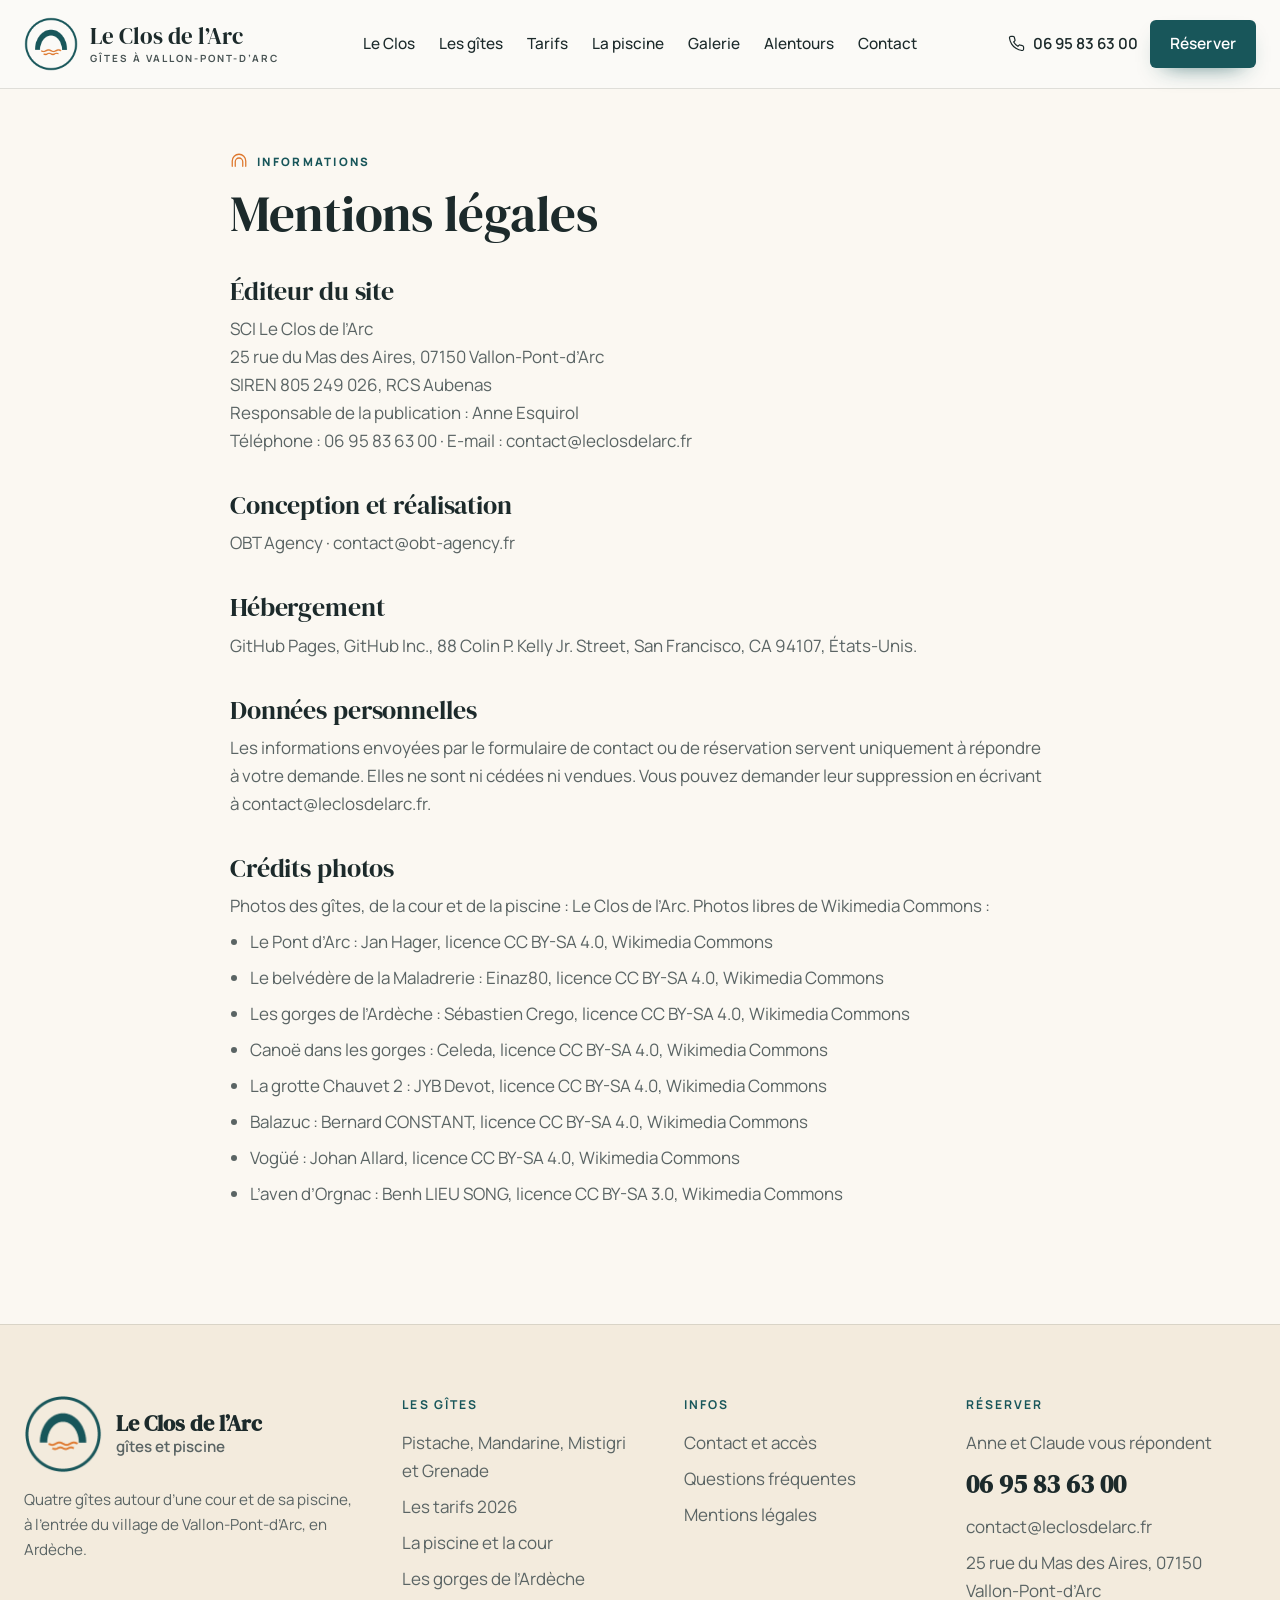
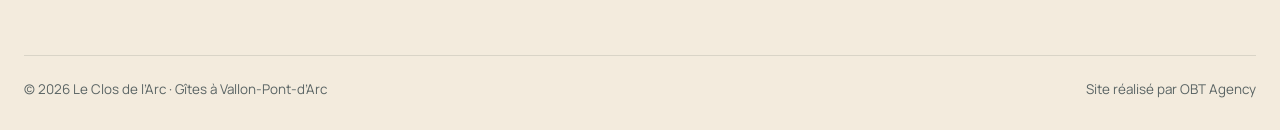
==== mentions-legales.html @ b5d036ae "Maquette du Clos de l'Arc, V1 du 30/10/2026 Co-Authored-By: Claude Opus 5.5 <noreply@anthropic.com>" ====
<!doctype html>
<html lang="fr">
<head>
<meta charset="utf-8">
<meta name="viewport" content="width=device-width, initial-scale=1">
<meta name="robots" content="noindex, nofollow">
<title>Mentions légales · Le Clos de l’Arc</title>
<meta name="description" content="Mentions légales du site du Clos de l’Arc, gîtes avec piscine à Vallon-Pont-d’Arc.">
<link rel="icon" href="images/logo-couleur.png">
<link rel="preconnect" href="https://fonts.googleapis.com">
<link rel="preconnect" href="https://fonts.gstatic.com" crossorigin>
<link href="https://fonts.googleapis.com/css2?family=DM+Serif+Display:ital@0;1&family=Manrope:wght@400;500;600;700;800&display=swap" rel="stylesheet">
<link rel="stylesheet" href="css/style.css">
</head>
<body data-page="mentions">
<header class="entete toujours-plein">
  <div class="conteneur barre">
    <a class="logo" href="index.html" aria-label="Le Clos de l’Arc, accueil"><span class="monogramme"><img class="blanc" src="images/logo-blanc.png" alt="" width="640" height="640"><img class="sombre" src="images/logo-couleur.png" alt="" width="640" height="640"></span><span class="nom">Le Clos de l’Arc<small>Gîtes à Vallon-Pont-d’Arc</small></span></a>
    <ul class="menu">
      <li><a href="index.html#clos">Le Clos</a></li><li><a href="index.html#gites">Les gîtes</a></li><li><a href="index.html#tarifs">Tarifs</a></li><li><a href="index.html#piscine">La piscine</a></li><li><a href="index.html#galerie">Galerie</a></li><li><a href="index.html#activites">Alentours</a></li><li><a href="index.html#contact">Contact</a></li>
    </ul>
    <div class="actions">
      <a class="tel-entete" href="tel:+33695836300"><svg viewBox="0 0 24 24" fill="none" stroke="currentColor" stroke-width="1.7" stroke-linecap="round" stroke-linejoin="round" aria-hidden="true"><path d="M22 16.9v3a2 2 0 0 1-2.2 2 19.8 19.8 0 0 1-8.6-3.1 19.5 19.5 0 0 1-6-6A19.8 19.8 0 0 1 2.1 4.2 2 2 0 0 1 4.1 2h3a2 2 0 0 1 2 1.7c.1 1 .4 1.9.7 2.8a2 2 0 0 1-.5 2.1L8 9.9a16 16 0 0 0 6 6l1.3-1.3a2 2 0 0 1 2.1-.4c.9.3 1.8.6 2.8.7a2 2 0 0 1 1.7 2z"/></svg><span>06 95 83 63 00</span></a>
      <a class="btn btn-plein" href="index.html#contact" data-obt-reserve>Réserver</a>
      <button class="burger" aria-label="Menu" aria-expanded="false"><span></span></button>
    </div>
  </div>
</header>
<main>
<section class="section haut-page">
  <div class="conteneur texte-legal">
    <span class="surtitre"><svg viewBox="0 0 24 24" fill="none" stroke="currentColor" stroke-width="1.7" stroke-linecap="round" stroke-linejoin="round" aria-hidden="true"><path d="M3 19V12a9 9 0 0 1 18 0v7"/><path d="M7 19v-6a5 5 0 0 1 10 0v6"/></svg>Informations</span>
    <h1>Mentions légales</h1>
    <h2>Éditeur du site</h2>
    <p>SCI Le Clos de l’Arc<br>25 rue du Mas des Aires, 07150 Vallon-Pont-d’Arc<br>SIREN 805 249 026, RCS Aubenas<br>Responsable de la publication : Anne Esquirol<br>Téléphone : <a href="tel:+33695836300">06 95 83 63 00</a> · E-mail : <a href="mailto:contact@leclosdelarc.fr">contact@leclosdelarc.fr</a></p>
    <h2>Conception et réalisation</h2>
    <p>OBT Agency · <a href="mailto:contact@obt-agency.fr">contact@obt-agency.fr</a></p>
    <h2>Hébergement</h2>
    <p>GitHub Pages, GitHub Inc., 88 Colin P. Kelly Jr. Street, San Francisco, CA 94107, États-Unis.</p>
    <h2>Données personnelles</h2>
    <p>Les informations envoyées par le formulaire de contact ou de réservation servent uniquement à répondre à votre demande. Elles ne sont ni cédées ni vendues. Vous pouvez demander leur suppression en écrivant à contact@leclosdelarc.fr.</p>
    <h2 id="credits">Crédits photos</h2>
    <p>Photos des gîtes, de la cour et de la piscine : Le Clos de l’Arc. Photos libres de Wikimedia Commons :</p>
    <ul><li>Le Pont d’Arc : Jan Hager, licence CC BY-SA 4.0, <a href="https://commons.wikimedia.org/wiki/File:Pont_d%27Arc_HDR.jpg" target="_blank" rel="noopener">Wikimedia Commons</a></li><li>Le belvédère de la Maladrerie : Einaz80, licence CC BY-SA 4.0, <a href="https://commons.wikimedia.org/wiki/File:Belvedere_de_la_Maladrerie.jpg" target="_blank" rel="noopener">Wikimedia Commons</a></li><li>Les gorges de l’Ardèche : Sébastien Crego, licence CC BY-SA 4.0, <a href="https://commons.wikimedia.org/wiki/File:Gorges_de_l%27Ard%C3%A8che_-_Belv%C3%A9d%C3%A8re_du_Serre_de_Tourre.jpg" target="_blank" rel="noopener">Wikimedia Commons</a></li><li>Canoë dans les gorges : Celeda, licence CC BY-SA 4.0, <a href="https://commons.wikimedia.org/wiki/File:Cano%C3%AB_en_bas_des_Gorges_de_l%27Ard%C3%A8che.jpg" target="_blank" rel="noopener">Wikimedia Commons</a></li><li>La grotte Chauvet 2 : JYB Devot, licence CC BY-SA 4.0, <a href="https://commons.wikimedia.org/wiki/File:Caverne_du_Pont_d_Arc_P1010144mod.jpg" target="_blank" rel="noopener">Wikimedia Commons</a></li><li>Balazuc : Bernard CONSTANT, licence CC BY-SA 4.0, <a href="https://commons.wikimedia.org/wiki/File:Balazuc_(Ard%C3%A8che)_village_et_%C3%A9glise_romane.jpg" target="_blank" rel="noopener">Wikimedia Commons</a></li><li>Vogüé : Johan Allard, licence CC BY-SA 4.0, <a href="https://commons.wikimedia.org/wiki/File:10_ARA_-_Ard%C3%A8che_-_Vog%C3%BC%C3%A9_(2007-04-11_12-31-33).jpg" target="_blank" rel="noopener">Wikimedia Commons</a></li><li>L’aven d’Orgnac : Benh LIEU SONG, licence CC BY-SA 3.0, <a href="https://commons.wikimedia.org/wiki/File:Aven_Orgnac_salle_sup.jpeg" target="_blank" rel="noopener">Wikimedia Commons</a></li></ul>
  </div>
</section>
</main>
<footer class="pied">
  <div class="conteneur">
    <div class="grille">
      <div>
        <a class="logo-pied" href="index.html"><img src="images/logo-couleur.png" alt="Le Clos de l’Arc" width="640" height="640"><span>Le Clos de l’Arc<em>gîtes et piscine</em></span></a>
        <p>Quatre gîtes autour d’une cour et de sa piscine, à l’entrée du village de Vallon-Pont-d’Arc, en Ardèche.</p>
      </div>
      <div><h4>Les gîtes</h4><ul><li><a href="index.html#gites">Pistache, Mandarine, Mistigri et Grenade</a></li><li><a href="index.html#tarifs">Les tarifs 2026</a></li><li><a href="index.html#piscine">La piscine et la cour</a></li><li><a href="index.html#activites">Les gorges de l’Ardèche</a></li></ul></div>
      <div><h4>Infos</h4><ul><li><a href="index.html#contact">Contact et accès</a></li><li><a href="index.html#questions">Questions fréquentes</a></li><li><a href="mentions-legales.html">Mentions légales</a></li></ul></div>
      <div><h4>Réserver</h4><ul><li>Anne et Claude vous répondent<a class="tel-pied" href="tel:+33695836300">06 95 83 63 00</a></li><li><a href="mailto:contact@leclosdelarc.fr">contact@leclosdelarc.fr</a></li><li>25 rue du Mas des Aires, 07150 Vallon-Pont-d’Arc</li></ul></div>
    </div>
    <div class="bas"><span>© 2026 Le Clos de l’Arc · Gîtes à Vallon-Pont-d’Arc</span><span>Site réalisé par OBT Agency</span></div>
  </div>
</footer>
<nav class="barre-mobile" aria-label="Contact rapide">
  <a class="appeler" href="tel:+33695836300"><svg viewBox="0 0 24 24" fill="none" stroke="currentColor" stroke-width="1.7" stroke-linecap="round" stroke-linejoin="round" aria-hidden="true"><path d="M22 16.9v3a2 2 0 0 1-2.2 2 19.8 19.8 0 0 1-8.6-3.1 19.5 19.5 0 0 1-6-6A19.8 19.8 0 0 1 2.1 4.2 2 2 0 0 1 4.1 2h3a2 2 0 0 1 2 1.7c.1 1 .4 1.9.7 2.8a2 2 0 0 1-.5 2.1L8 9.9a16 16 0 0 0 6 6l1.3-1.3a2 2 0 0 1 2.1-.4c.9.3 1.8.6 2.8.7a2 2 0 0 1 1.7 2z"/></svg> Appeler</a>
  <a href="index.html#contact" data-obt-reserve><svg viewBox="0 0 24 24" fill="none" stroke="currentColor" stroke-width="1.7" stroke-linecap="round" stroke-linejoin="round" aria-hidden="true"><rect x="3" y="5" width="18" height="16" rx="2"/><path d="M3 10h18M8 3v4M16 3v4M8 14h2M14 14h2M8 17h2"/></svg> Réserver</a>
</nav>
<script src="js/site.js"></script>
<div data-obt-booking data-obt-key="demo-clos-de-l-arc" data-obt-api="https://demo-clos-de-l-arc.obt.invalid" data-obt-form-key="demo" data-obt-form-endpoint="https://demo-clos-de-l-arc.obt.invalid/envoi" data-obt-subject="Demande de réservation au Clos de l’Arc"></div>
<script src="js/obt-demo.js"></script>
<script src="https://obt-gestion.com/blocks/obt-booking.js" defer></script>
</body>
</html>
---- css/style.css ----
/* Le Clos de l’Arc : site OBT Agency, octobre 2026 (mécanique reprise de Baia, habillage pierre, rivière et mandarine en fin de fichier) */
:root{
  --fond:#fbf9f3;
  --creme:#f4efe2;
  --pierre:#e6dfcf;
  --glacier:#eef3e8;
  --encre:#1f2a22;
  --doux:#5c665d;
  --lac:#2e6040;
  --lac-fonce:#214a30;
  --lac-pale:#e1ebdc;
  --soleil:#c9962f;
  --blanc:#fff;
  --trait:rgba(31,42,34,.12);
  --r:8px;
  --titre:"Spectral",Georgia,serif;
  --texte:"Manrope",system-ui,sans-serif;
  --large:1240px;
}
*{box-sizing:border-box;margin:0;padding:0}
html{scroll-behavior:smooth}
body{background:var(--fond);color:var(--encre);font:400 17px/1.65 var(--texte);-webkit-font-smoothing:antialiased;overflow-x:hidden}
img{display:block;max-width:100%}
a{color:inherit;text-decoration:none}
button{font:inherit;cursor:pointer;border:0;background:none;color:inherit}
.conteneur{width:min(var(--large),100% - 48px);margin-inline:auto}
h1,h2,h3{font-family:var(--titre);font-weight:600;line-height:1.1;letter-spacing:-.015em;}
h2{font-size:clamp(2rem,3.6vw,3.05rem)}
h3{font-size:1.4rem}
em.it{font-style:italic;font-weight:500;color:var(--lac)}
.surtitre{display:inline-flex;align-items:center;gap:9px;font-size:.76rem;letter-spacing:.17em;text-transform:uppercase;font-weight:700;color:var(--lac);margin-bottom:14px}
.surtitre svg{width:18px;height:18px;flex:none;color:var(--soleil)}
.section{padding:clamp(72px,9vw,120px) 0}
.section.creme{background:var(--creme)}
.section.glacier{background:var(--glacier)}
.entete-section{display:flex;justify-content:space-between;align-items:end;gap:32px;margin-bottom:44px;flex-wrap:wrap}
.entete-section.centre{justify-content:center;text-align:center}
.petit{font-size:.9rem;color:var(--doux)}

/* Boutons */
.btn{display:inline-flex;align-items:center;gap:10px;padding:14px 24px;border-radius:999px;font-weight:600;font-size:.97rem;transition:transform .25s,background .25s,color .25s,box-shadow .25s;white-space:nowrap}
.btn svg{width:18px;height:18px;flex:none}
.btn-plein{background:var(--lac);color:#fff;box-shadow:0 10px 26px -12px rgba(46,96,64,.8)}
.btn-plein:hover{background:var(--lac-fonce);transform:translateY(-2px)}
.btn-blanc{background:#fff;color:var(--encre)}
.btn-blanc:hover{transform:translateY(-2px)}
.btn-contour{border:1.5px solid currentColor}
.btn-contour:hover{background:var(--encre);color:#fff;border-color:var(--encre)}
.btn-contour-blanc{border:1.5px solid rgba(255,255,255,.8);color:#fff}
.btn-contour-blanc:hover{background:#fff;color:var(--encre)}
.lien-fleche{display:inline-flex;align-items:center;gap:8px;white-space:nowrap;font-weight:600;color:var(--lac);border-bottom:1.5px solid transparent;transition:border-color .2s}
.lien-fleche:hover{border-color:currentColor}
.lien-fleche svg{width:18px;height:18px;flex:none}

/* Écran d'entrée : une photo et le logo, rien d'autre */
.loader{position:fixed;inset:0;z-index:200;display:grid;place-items:start center;background:#a9b88f;overflow:hidden;transform:translateY(0);transition:transform .9s cubic-bezier(.77,0,.18,1);will-change:transform}
.loader img.fond{position:absolute;inset:0;width:100%;height:100%;object-fit:cover;object-position:center 60%;animation:loaderZoom 3.2s ease-out forwards}
.loader .logo-entree{position:relative;margin-top:12vh;width:min(440px,72vw);height:auto;filter:drop-shadow(0 2px 14px rgba(10,30,50,.35));opacity:0;animation:apparait 1s .3s ease forwards}
.loader.fini{transform:translateY(-100%)}
@keyframes loaderZoom{from{transform:scale(1.08)}to{transform:scale(1)}}
@keyframes apparait{to{opacity:1}}

/* Logo */
.logo{display:block;position:relative;width:150px}
.logo img{width:100%;height:auto;transition:opacity .3s}
.logo .sombre{position:absolute;inset:0;opacity:0}
.entete.plein .logo .blanc,.entete.toujours-plein .logo .blanc,.entete.menu-ouvert .logo .blanc{opacity:0}
.entete.plein .logo .sombre,.entete.toujours-plein .logo .sombre,.entete.menu-ouvert .logo .sombre{opacity:1}
.logo-pied img{width:190px;height:auto}

/* En-tête */
.entete{position:fixed;top:0;left:0;right:0;z-index:100;transition:background .35s,box-shadow .35s,color .35s;color:#fff}
.entete::before{content:"";position:absolute;inset:0 0 -30px;background:linear-gradient(180deg,rgba(14,24,16,.42),transparent);pointer-events:none;transition:opacity .35s}
.entete.plein::before,.entete.toujours-plein::before{opacity:0}
.entete .barre{position:relative;display:grid;grid-template-columns:1fr auto 1fr;align-items:center;gap:20px;height:84px}
.entete.plein,.entete.toujours-plein{background:rgba(251,250,247,.96);backdrop-filter:blur(10px);color:var(--encre);box-shadow:0 1px 0 var(--trait)}
.menu{display:flex;gap:28px;align-items:center;justify-content:center}
.menu>li{list-style:none;position:relative}
.menu a,.menu .ouvrir{font-weight:500;font-size:.96rem;display:inline-flex;align-items:center;gap:6px;padding:8px 0;position:relative;line-height:1.2}
.menu a::after,.menu .ouvrir::after{content:"";position:absolute;left:0;bottom:2px;height:1.5px;width:0;background:currentColor;transition:width .3s}
.menu a:hover::after,.menu .ouvrir:hover::after,.menu a.actif::after,.menu .ouvrir.actif::after{width:100%}
.menu .ouvrir svg{width:12px;height:12px;transition:transform .25s}
.sous-menu{position:absolute;top:calc(100% + 10px);left:50%;transform:translate(-50%,8px);background:#fff;color:var(--encre);border-radius:16px;box-shadow:0 24px 60px -20px rgba(31,42,34,.38);padding:10px;min-width:300px;opacity:0;visibility:hidden;transition:.25s}
.menu li:hover .sous-menu,.menu li:focus-within .sous-menu{opacity:1;visibility:visible;transform:translate(-50%,0)}
.menu li:hover .ouvrir svg{transform:rotate(180deg)}
.sous-menu a{display:flex;align-items:center;gap:12px;padding:8px;border-radius:10px;width:100%}
.sous-menu a::after{display:none}
.sous-menu a:hover{background:var(--glacier)}
.sous-menu img{width:56px;height:42px;object-fit:cover;border-radius:7px}
.sous-menu small{display:block;color:var(--doux);font-size:.78rem}
.sous-menu .tous{justify-content:center;font-weight:600;color:var(--lac);margin-top:4px;border-top:1px solid var(--trait);border-radius:0 0 10px 10px}
.entete .actions{display:flex;justify-content:flex-end;align-items:center;gap:12px}
.tel-entete{display:inline-flex;align-items:center;gap:8px;font-weight:600;font-size:.95rem}
.tel-entete svg{width:17px;height:17px}
.entete .btn{padding:11px 20px}
.burger{display:none;width:44px;height:44px;border-radius:50%;place-items:center}
.burger span{display:block;width:22px;height:1.8px;background:currentColor;position:relative}
.burger span::before,.burger span::after{content:"";position:absolute;left:0;width:22px;height:1.8px;background:currentColor}
.burger span::before{top:-7px}.burger span::after{top:7px}

/* Hero : trois photos en fondu */
.hero{position:relative;height:100svh;min-height:640px;color:#fff;overflow:hidden;display:flex;align-items:flex-end}
.hero .diapos{position:absolute;inset:0}
.hero .diapos img.fond{position:absolute;inset:0;width:100%;height:100%;object-fit:cover;opacity:0;transition:opacity 1.6s ease}
.hero .diapos img.fond.actif{opacity:1;animation:lent 7s ease-out forwards}
.hero .diapos img.fond:first-child{object-position:22% center}
@keyframes lent{from{transform:scale(1.08)}to{transform:scale(1)}}
.hero::after{content:"";position:absolute;inset:0;background:linear-gradient(90deg,rgba(14,24,16,.55) 0%,rgba(14,24,16,.18) 55%,rgba(14,24,16,0) 78%),linear-gradient(180deg,rgba(14,24,16,.3) 0%,rgba(14,24,16,0) 26%,rgba(14,24,16,0) 45%,rgba(14,24,16,.62) 100%)}
.hero .contenu{position:relative;z-index:2;padding-bottom:clamp(48px,8vh,88px);width:min(var(--large),100% - 48px);margin-inline:auto}
.hero h1{font-size:clamp(2.6rem,5.2vw,4.7rem);max-width:15ch;text-shadow:0 2px 30px rgba(0,0,0,.25)}
.hero h1 em{font-weight:500}
.hero .sous{font-size:clamp(1.02rem,1.5vw,1.2rem);margin:18px 0 30px;max-width:50ch;opacity:.96}
.hero .boutons{display:flex;gap:12px;flex-wrap:wrap}
.note-heros{display:inline-flex;align-items:center;gap:10px;margin-bottom:20px;font-size:15px;padding:9px 18px;border-radius:999px;background:rgba(255,255,255,.14);border:1px solid rgba(255,255,255,.34);backdrop-filter:blur(10px);-webkit-backdrop-filter:blur(10px)}
.note-heros strong{font-size:17px}
.note-heros:hover span:last-child{text-decoration:underline}
.etoiles{color:var(--soleil);letter-spacing:2px;font-size:1rem}

/* Bande de chiffres */
.chiffres{background:#fff;border-bottom:1px solid var(--trait)}
.chiffres .grille{display:grid;grid-template-columns:repeat(5,1fr)}
.chiffres .item{padding:30px 18px;text-align:center;border-right:1px solid var(--trait)}
.chiffres .item:last-child{border-right:0}
.chiffres strong{display:block;font-family:var(--titre);font-size:2rem;font-weight:600;color:var(--lac);line-height:1.15}
.chiffres span{font-size:.9rem;color:var(--doux)}

/* Rail des hébergements : trois cartes visibles, qui défilent */
.rail{position:relative}
.rail-piste{display:grid;grid-auto-flow:column;grid-auto-columns:calc((100% - 40px) / 3);gap:20px;overflow-x:auto;scroll-snap-type:x mandatory;scroll-behavior:smooth;padding:4px 2px 26px;scrollbar-width:none}
.rail-piste::-webkit-scrollbar{display:none}
.rail-piste>*{scroll-snap-align:start}
.rail-fleches{display:flex;gap:10px;justify-content:flex-end}
.rail-fleches button{width:48px;height:48px;border-radius:50%;border:1.5px solid var(--trait);display:grid;place-items:center;background:#fff;transition:.25s}
.rail-fleches button:hover{background:var(--lac);color:#fff;border-color:var(--lac)}
.rail-fleches svg{width:20px;height:20px}

/* Cartes des hébergements */
.carte-gite{background:#fff;border-radius:var(--r);overflow:hidden;box-shadow:0 1px 0 var(--trait),0 18px 40px -28px rgba(31,42,34,.45);display:flex;flex-direction:column;transition:transform .35s,box-shadow .35s}
.carte-gite:hover{transform:translateY(-6px);box-shadow:0 1px 0 var(--trait),0 30px 60px -30px rgba(31,42,34,.5)}
.carte-gite .visuel{aspect-ratio:4/3;overflow:hidden;position:relative}
.carte-gite .visuel img{width:100%;height:100%;object-fit:cover;transition:transform .8s}
.carte-gite:hover .visuel img{transform:scale(1.06)}
.carte-gite .etiquette{position:absolute;top:14px;left:14px;background:rgba(255,255,255,.94);color:var(--encre);font-size:.76rem;font-weight:700;padding:6px 12px;border-radius:999px}
.carte-gite .corps{padding:22px 22px 24px;display:flex;flex-direction:column;gap:10px;flex:1}
.carte-gite h3{font-size:1.6rem}
.carte-gite p{color:var(--doux);font-size:.95rem;flex:1}
.pastilles{display:flex;flex-wrap:wrap;gap:6px}
.pastilles span{font-size:.78rem;font-weight:600;background:var(--lac-pale);color:var(--lac-fonce);padding:5px 10px;border-radius:999px}

/* Bloc photos + texte */
.duo{display:grid;grid-template-columns:1.05fr 1fr;gap:clamp(36px,6vw,90px);align-items:center}
.duo.inverse{grid-template-columns:1fr 1.05fr}
.duo.inverse>:first-child{order:2}
.duo-texte p{color:var(--doux);margin-top:16px}
.duo-texte p strong{color:var(--encre);font-weight:600}
.duo-texte .btn,.duo-texte>.lien-fleche{margin-top:28px}
.duo-photos{display:grid;grid-template-columns:1.25fr 1fr;grid-template-rows:minmax(0,1fr) minmax(0,1fr);gap:14px;height:clamp(420px,46vw,600px)}
.duo-photos img{width:100%;height:100%;min-height:0;object-fit:cover;border-radius:var(--r)}
.duo-photos img:first-child{grid-row:span 2}
.duo-photos.paysage{grid-template-columns:1fr 1fr;grid-template-rows:minmax(0,1.35fr) minmax(0,1fr)}
.duo-photos.paysage img:first-child{grid-row:auto;grid-column:span 2}
.signature{display:flex;align-items:center;gap:14px;margin-top:26px;padding-top:22px;border-top:1px solid var(--trait)}
.signature .rond{width:52px;height:52px;border-radius:50%;background:var(--lac);color:#fff;display:grid;place-items:center;font-family:var(--titre);font-style:italic;font-size:1.4rem}
.signature small{display:block;color:var(--doux);font-size:.88rem}
.signature+.lien-fleche{margin-top:22px}
.menu-mini{display:grid;grid-template-columns:1fr 1fr;gap:12px;margin-top:24px}
.menu-mini div{background:#fff;border:1px solid var(--trait);border-radius:var(--r);padding:16px 18px;display:flex;flex-direction:column}
.menu-mini span{font-size:.86rem;color:var(--doux)}
.menu-mini strong{font-family:var(--titre);font-size:1.9rem;color:var(--lac);line-height:1.1}
.menu-mini+.petit{margin-top:10px}

/* Petits blocs « compris » : trois par ligne */
.compris{display:grid;grid-template-columns:repeat(3,1fr);gap:14px}
.compris .bloc{background:#fff;border-radius:var(--r);padding:18px 20px;display:flex;align-items:center;gap:14px;border:1px solid var(--trait)}
.compris .bloc svg{width:28px;height:28px;flex:none;color:var(--lac)}
.compris .bloc strong{display:block;font-size:.97rem;line-height:1.25}
.compris .bloc small{color:var(--doux);font-size:.84rem}

/* Mosaïque */
.mosaique{display:grid;grid-auto-flow:dense;grid-template-columns:repeat(4,1fr);grid-auto-rows:220px;gap:12px}
.mosaique button{position:relative;overflow:hidden;border-radius:var(--r);display:block;padding:0}
.mosaique button img{width:100%;height:100%;object-fit:cover;transition:transform .7s}
.mosaique button:hover img{transform:scale(1.05)}
.mosaique .grand{grid-column:span 2;grid-row:span 2}
.mosaique .large{grid-column:span 2}
.mosaique .haut{grid-row:span 2}
.mosaique button span{position:absolute;left:12px;bottom:12px;background:rgba(255,255,255,.94);color:var(--encre);font-size:.78rem;font-weight:600;padding:5px 10px;border-radius:999px;opacity:0;transform:translateY(6px);transition:.3s}
.mosaique button:hover span{opacity:1;transform:none}

/* Avis */
.avis-grille{display:grid;grid-template-columns:repeat(3,1fr);gap:20px}
.avis{background:#fff;border-radius:var(--r);padding:28px;border:1px solid var(--trait);display:flex;flex-direction:column;gap:16px}
.avis blockquote{font-family:var(--titre);font-size:1.12rem;line-height:1.5}
.avis footer{display:flex;justify-content:space-between;align-items:center;color:var(--doux);font-size:.88rem;margin-top:auto}
.avis footer strong{color:var(--encre)}
.avis-seul{margin-top:16px}
.avis-seul .etoiles span{color:var(--encre);font-weight:600;letter-spacing:0;margin-left:6px}

/* Activités */
.activites{display:grid;grid-template-columns:repeat(4,1fr);gap:16px}
.activite{position:relative;border-radius:var(--r);overflow:hidden;aspect-ratio:3/4;color:#fff;display:flex;align-items:flex-end}
.activite img{position:absolute;inset:0;width:100%;height:100%;object-fit:cover;transition:transform .8s}
.activite:hover img{transform:scale(1.06)}
.activite::after{content:"";position:absolute;inset:0;background:linear-gradient(180deg,transparent 45%,rgba(14,26,16,.78))}
.activite .txt{position:relative;z-index:2;padding:20px}
.activite h3{font-size:1.3rem}
.activite small{font-size:.85rem;opacity:.92}
.activite.large{grid-column:span 2;aspect-ratio:auto}
.credit{font-size:.75rem;color:var(--doux);margin-top:18px}
.credit a{text-decoration:underline}
.credit+.credit{margin-top:4px}

/* Bande d'appel */
.appel{position:relative;color:#fff;overflow:hidden}
.appel img{position:absolute;inset:0;width:100%;height:100%;object-fit:cover}
.appel::after{content:"";position:absolute;inset:0;background:linear-gradient(90deg,rgba(22,50,32,.84),rgba(22,50,32,.3))}
.appel .conteneur{position:relative;z-index:2;padding:clamp(80px,10vw,130px) 0}
.appel h2{max-width:18ch}
.appel p{max-width:48ch;margin:16px 0 28px;opacity:.92}
.appel .boutons{display:flex;gap:12px;flex-wrap:wrap}

/* Contact */
.contact-grille{display:grid;grid-template-columns:1fr 1.15fr;gap:clamp(30px,5vw,70px);align-items:start}
.intro-contact{color:var(--doux);margin-top:14px}
.coordonnees{display:flex;flex-direction:column;gap:12px;margin-top:24px}
.coordonnees a{display:flex;gap:14px;align-items:center;background:#fff;border:1px solid var(--trait);border-radius:var(--r);padding:14px 18px}
.coordonnees svg{width:22px;height:22px;color:var(--lac);flex:none}
.coordonnees small{display:block;color:var(--doux);font-size:.82rem}
.coordonnees strong{font-weight:600}
.note-carte{display:flex;align-items:center;gap:14px;margin-top:12px;background:var(--encre);color:#fff;border-radius:var(--r);padding:14px 18px}
.note-carte>strong{font-family:var(--titre);font-size:2rem;line-height:1}
.note-carte small{display:block;font-size:.85rem;opacity:.85}
.carte-maps{margin-top:16px;border-radius:var(--r);overflow:hidden;border:1px solid var(--trait);height:300px;background:var(--pierre)}
.carte-maps iframe{width:100%;height:100%;border:0;display:block}
form.formulaire{background:#fff;border-radius:18px;padding:clamp(24px,3.5vw,40px);box-shadow:0 30px 70px -40px rgba(31,42,34,.45);display:grid;grid-template-columns:1fr 1fr;gap:16px}
.formulaire h3{grid-column:1/-1;font-size:1.7rem}
.formulaire .plein-l{grid-column:1/-1}
.formulaire label,.formulaire .etiquette-champ{display:flex;flex-direction:column;gap:6px;font-size:.85rem;font-weight:600}
.formulaire .etiquette-champ{margin-bottom:8px}
.formulaire input,.formulaire select,.formulaire textarea{font:inherit;font-weight:400;font-size:1rem;padding:13px 15px;border:1.5px solid var(--trait);border-radius:10px;background:var(--fond);color:var(--encre);transition:border-color .2s;width:100%}
.formulaire input:focus,.formulaire select:focus,.formulaire textarea:focus{outline:none;border-color:var(--lac)}
.formulaire textarea{min-height:120px;resize:vertical}
.formulaire .choix-gites{display:flex;flex-wrap:wrap;gap:8px}
.formulaire .choix-gites label{flex-direction:row;align-items:center;gap:8px;font-weight:500;background:var(--fond);border:1.5px solid var(--trait);border-radius:999px;padding:8px 14px;cursor:pointer}
.formulaire .choix-gites input,.formulaire .choix-table input{width:auto;accent-color:var(--lac)}
.formulaire .choix-table{flex-direction:row;align-items:center;gap:10px;font-weight:500;background:var(--glacier);border-radius:10px;padding:12px 14px}
.formulaire .envoyer{grid-column:1/-1;justify-content:center;padding:16px}
.formulaire .merci{grid-column:1/-1;background:var(--lac-pale);color:var(--lac-fonce);border-radius:10px;padding:14px;font-weight:600;display:none}
.formulaire.envoye .merci{display:block}

/* FAQ */
.faq{max-width:860px;margin-inline:auto}
.faq details{border-bottom:1px solid var(--trait)}
.faq summary{list-style:none;cursor:pointer;display:flex;justify-content:space-between;align-items:center;gap:20px;padding:22px 0;font-family:var(--titre);font-size:1.28rem;font-weight:600}
.faq summary::-webkit-details-marker{display:none}
.faq summary::after{content:"+";font-family:var(--texte);font-size:1.6rem;font-weight:300;color:var(--lac);transition:transform .3s}
.faq details[open] summary::after{transform:rotate(45deg)}
.faq details p{padding:0 0 22px;color:var(--doux);max-width:70ch}

/* Accès et infos pratiques */
.acces{list-style:none;display:flex;flex-direction:column;gap:12px;margin-top:24px}
.acces li{display:flex;gap:14px;align-items:flex-start;background:#fff;border:1px solid var(--trait);border-radius:var(--r);padding:14px 18px;color:var(--doux);font-size:.95rem}
.acces li>svg{width:22px;height:22px;color:var(--lac);flex:none;margin-top:2px}
.acces strong{display:block;color:var(--encre);font-weight:600}
.acces strong.seul{display:inline;font-weight:500;color:var(--doux)}
.duo-texte .acces{margin-top:24px}

/* Pied de page */
.pied{background:var(--creme);padding:70px 0 30px;border-top:1px solid var(--trait)}
.pied .grille{display:grid;grid-template-columns:1.4fr 1fr 1fr 1.2fr;gap:40px}
.pied h4{font-size:.76rem;letter-spacing:.17em;text-transform:uppercase;color:var(--lac);margin-bottom:14px}
.pied ul{list-style:none;display:flex;flex-direction:column;gap:8px;color:var(--doux)}
.pied ul a:hover{color:var(--encre)}
.pied p{color:var(--doux);margin-top:14px;font-size:.95rem}
.pied .bas{display:flex;justify-content:space-between;gap:20px;margin-top:50px;padding-top:22px;border-top:1px solid var(--trait);font-size:.84rem;color:var(--doux);flex-wrap:wrap}
.pied .tel-pied{font-family:var(--titre);font-size:1.6rem;font-weight:600;color:var(--encre);display:block;margin-top:6px}

/* Barre d'appel mobile */
.barre-mobile{display:none}

/* Page intérieure : bandeau */
.bandeau{position:relative;height:clamp(420px,62vh,620px);color:#fff;display:flex;align-items:flex-end;overflow:hidden}
.bandeau.court{height:clamp(360px,48vh,480px)}
.bandeau img{position:absolute;inset:0;width:100%;height:100%;object-fit:cover}
.bandeau::after{content:"";position:absolute;inset:0;background:linear-gradient(180deg,rgba(14,24,16,.42),rgba(14,24,16,0) 35%,rgba(14,24,16,.62))}
.bandeau .conteneur{position:relative;z-index:2;padding-bottom:56px}
.bandeau h1{font-size:clamp(2.6rem,5.6vw,4.6rem)}
.bandeau p{font-size:1.12rem;margin-top:12px;max-width:56ch;opacity:.95}
.fil{font-size:.85rem;opacity:.85;margin-bottom:14px}
.fil a{text-decoration:underline;text-underline-offset:3px}

/* Fiche d'un hébergement */
.fiche{display:grid;grid-template-columns:1.5fr 1fr;gap:clamp(30px,5vw,70px);align-items:start}
.fiche .intro p{color:var(--doux);margin-top:16px;font-size:1.06rem}
.fiche .intro p.chapo{font-size:1.24rem;color:var(--encre);font-family:var(--titre);line-height:1.45}
.titre-equip{margin-top:44px}
.encart{position:sticky;top:110px;background:#fff;border-radius:18px;padding:28px;box-shadow:0 30px 70px -40px rgba(31,42,34,.45);border:1px solid var(--trait)}
.encart .ligne{display:flex;justify-content:space-between;gap:16px;padding:11px 0;border-bottom:1px solid var(--trait);font-size:.96rem}
.encart .ligne span{color:var(--doux)}
.encart .ligne strong{text-align:right}
.encart .btn{width:100%;justify-content:center;margin-top:14px}
.petit-encart{font-size:.8rem;color:var(--doux);margin-top:14px;text-align:center}
.pieces{display:grid;grid-template-columns:repeat(3,1fr);gap:14px;margin-top:40px}
.pieces.sans-marge{margin-top:0}
.piece{background:#fff;border:1px solid var(--trait);border-radius:var(--r);padding:18px}
.piece svg{width:26px;height:26px;color:var(--lac);margin-bottom:10px}
.piece strong{display:block;font-size:1rem}
.piece small{color:var(--doux);font-size:.88rem;display:block;margin-top:2px}
.equipements{display:flex;flex-wrap:wrap;gap:8px;margin-top:18px}
.equipements span{background:var(--creme);border-radius:999px;padding:7px 14px;font-size:.88rem}
.autres-gites{display:grid;grid-template-columns:repeat(3,1fr);gap:20px}

/* Tarifs */
.tarifs{background:#fff;border-radius:18px;border:1px solid var(--trait);padding:clamp(18px,3vw,34px);box-shadow:0 30px 70px -45px rgba(31,42,34,.4)}
.tableau-defile{overflow-x:auto}
.tarifs table{width:100%;border-collapse:collapse;min-width:560px}
.tarifs caption{text-align:left;font-family:var(--titre);font-size:1.3rem;font-weight:600;margin-bottom:14px}
.tarifs th,.tarifs td{padding:14px 16px;text-align:left;border-bottom:1px solid var(--trait);vertical-align:top}
.tarifs thead th{font-size:.82rem;text-transform:uppercase;letter-spacing:.08em;color:var(--lac);font-weight:700;background:var(--glacier)}
.tarifs thead th:first-child{border-radius:10px 0 0 10px}
.tarifs thead th:last-child{border-radius:0 10px 10px 0}
.tarifs tbody th{font-weight:600}
.tarifs td{font-family:var(--titre);font-size:1.18rem;font-weight:600}
.notes-tarifs{list-style:none;margin-top:18px;display:grid;grid-template-columns:1fr 1fr;gap:8px 24px;color:var(--doux);font-size:.92rem}
.notes-tarifs li{padding-left:18px;position:relative}
.notes-tarifs li::before{content:"";position:absolute;left:0;top:.6em;width:7px;height:7px;border-radius:50%;background:var(--soleil)}

/* Sommaire des hébergements */
.aparte{display:flex;gap:14px;align-items:flex-start;background:var(--glacier);border-radius:var(--r);padding:18px 22px;margin-bottom:clamp(40px,6vw,70px);color:var(--doux)}
.aparte svg{width:24px;height:24px;color:var(--lac);flex:none;margin-top:2px}
.aparte strong{color:var(--encre)}
.sommaire{display:flex;flex-direction:column;gap:clamp(50px,7vw,90px)}
.ligne-gite{display:grid;grid-template-columns:1.25fr 1fr;gap:clamp(30px,5vw,70px);align-items:center}
.ligne-gite:nth-child(even) .photos-gite{order:2}
.photos-gite{display:grid;grid-template-columns:2fr 1fr;grid-template-rows:minmax(0,1fr) minmax(0,1fr);gap:12px;height:clamp(340px,36vw,470px)}
.photos-gite img{width:100%;height:100%;min-height:0;object-fit:cover;border-radius:var(--r)}
.photos-gite img:first-child{grid-row:span 2}
.ligne-gite .numero{font-family:var(--titre);font-style:italic;color:var(--lac);font-size:1.1rem}
.ligne-gite h2{margin:6px 0 12px}
.ligne-gite p{color:var(--doux)}
.ligne-gite .pastilles{margin:18px 0 26px}
.ligne-gite .boutons{display:flex;gap:12px;flex-wrap:wrap}

/* La table : deux ardoises */
.carte-repas{display:grid;grid-template-columns:1fr 1fr;gap:24px}
.ardoise{background:#fff;border:1px solid var(--trait);border-radius:18px;padding:clamp(26px,3.5vw,44px);position:relative;overflow:hidden}
.ardoise::before{content:"";position:absolute;left:0;top:0;right:0;height:6px;background:linear-gradient(90deg,var(--lac),var(--soleil))}
.ardoise>svg{width:38px;height:38px;color:var(--lac);margin-bottom:16px}
.ardoise .prix{font-family:var(--titre);font-size:2.6rem;font-weight:600;color:var(--lac);margin:8px 0 18px;line-height:1}
.ardoise .prix small{font-family:var(--texte);font-size:.95rem;font-weight:500;color:var(--doux)}
.ardoise ul{list-style:none;display:flex;flex-direction:column;gap:10px}
.ardoise li{padding:0 0 10px 20px;border-bottom:1px dashed var(--trait);position:relative}
.ardoise li::before{content:"";position:absolute;left:0;top:.6em;width:7px;height:7px;border-radius:50%;background:var(--soleil)}
.ardoise .horaire{display:flex;gap:10px;align-items:center;margin-top:20px;color:var(--doux);font-size:.92rem}
.ardoise .horaire svg{width:20px;height:20px;color:var(--lac);flex:none}

/* Le hameau : frise */
.frise{list-style:none;display:grid;grid-template-columns:repeat(5,1fr);gap:18px;position:relative}
.frise::before{content:"";position:absolute;left:0;right:0;top:15px;height:2px;background:linear-gradient(90deg,var(--pierre),var(--lac))}
.frise li{position:relative;padding-top:42px}
.frise li::before{content:"";position:absolute;top:7px;left:0;width:18px;height:18px;border-radius:50%;background:var(--fond);border:3px solid var(--lac)}
.frise .annee{font-family:var(--titre);font-style:italic;font-size:1.3rem;color:var(--lac)}
.frise strong{display:block;margin:4px 0 6px;font-size:1.02rem}
.frise p{color:var(--doux);font-size:.92rem}

/* La région */
.bloc-region{margin-bottom:clamp(50px,7vw,90px)}
.photo-region{width:100%;aspect-ratio:4/3;object-fit:cover;border-radius:var(--r)}

/* Visionneuse : photo entière, jamais recadrée */
.visionneuse{position:fixed;inset:0;z-index:300;background:rgba(14,22,16,.94);display:none;align-items:center;justify-content:center;flex-direction:column;gap:16px;padding:24px}
.visionneuse.ouverte{display:flex}
.visionneuse img{max-width:min(1200px,92vw);max-height:72vh;object-fit:contain;border-radius:8px}
.visionneuse .legende{color:#fff;font-size:.95rem;opacity:.9}
.visionneuse button{position:absolute;color:#fff;width:52px;height:52px;border-radius:50%;background:rgba(255,255,255,.12);display:grid;place-items:center;font-size:1.6rem;line-height:1}
.visionneuse button:hover{background:rgba(255,255,255,.25)}
.visionneuse .fermer{top:20px;right:20px}
.visionneuse .prec{left:20px;top:50%;transform:translateY(-50%)}
.visionneuse .suiv{right:20px;top:50%;transform:translateY(-50%)}

/* Mentions */
.haut-page{padding-top:150px}
.texte-legal{max-width:820px}
.texte-legal h1{font-size:clamp(2.2rem,4vw,3.2rem)}
.texte-legal h2{font-size:1.6rem;margin:36px 0 10px}
.texte-legal p,.texte-legal li{color:var(--doux);margin-top:8px}
.texte-legal ul{padding-left:20px}

/* Apparition au défilement */
[data-reveal]{opacity:0;transform:translateY(26px);transition:opacity .9s ease,transform .9s ease}
[data-reveal].vu{opacity:1;transform:none}
@media (prefers-reduced-motion:reduce){
  [data-reveal]{opacity:1;transform:none;transition:none}
  .hero .diapos img.fond.actif,.loader img.fond{animation:none}
  html{scroll-behavior:auto}
}

/* Responsive */
@media (max-width:1100px){
  .rail-piste{grid-auto-columns:calc((100% - 20px) / 2)}
  .activites{grid-template-columns:repeat(2,1fr)}
  .menu{gap:18px}
  .tel-entete span{display:none}
  .frise{grid-template-columns:repeat(3,1fr);row-gap:30px}
}
@media (max-width:900px){
  .entete .barre{grid-template-columns:auto 1fr auto;height:70px}
  .logo{width:120px}
  .menu{display:none}
  .burger{display:grid}
  .entete .btn{display:none}
  .entete.menu-ouvert{background:var(--fond);color:var(--encre)}
  .entete.menu-ouvert::before{opacity:0}
  .entete.menu-ouvert .menu{display:flex;position:fixed;top:70px;left:0;right:0;bottom:0;flex-direction:column;align-items:flex-start;justify-content:flex-start;gap:4px;background:var(--fond);padding:24px;overflow:auto}
  .entete.menu-ouvert .menu a,.entete.menu-ouvert .menu .ouvrir{font-family:var(--titre);font-size:1.6rem;padding:8px 0}
  .entete.menu-ouvert .sous-menu{position:static;opacity:1;visibility:visible;transform:none;box-shadow:none;background:transparent;padding:0 0 10px;min-width:0}
  .entete.menu-ouvert .sous-menu a{font-family:var(--texte);font-size:1rem}
  .chiffres .grille{grid-template-columns:repeat(2,1fr)}
  .chiffres .item{border-bottom:1px solid var(--trait)}
  .chiffres .item:last-child{grid-column:span 2}
  .duo,.duo.inverse,.contact-grille,.fiche,.ligne-gite,.carte-repas{grid-template-columns:1fr}
  .duo.inverse>:first-child,.ligne-gite:nth-child(even) .photos-gite{order:0}
  .compris,.avis-grille,.pieces,.autres-gites,.notes-tarifs{grid-template-columns:1fr 1fr}
  .mosaique{grid-template-columns:repeat(2,1fr);grid-auto-rows:170px}
  .pied .grille{grid-template-columns:1fr 1fr}
  .encart{position:static}
  .barre-mobile{display:grid;grid-template-columns:1fr 1fr;gap:8px;position:fixed;left:10px;right:10px;bottom:10px;z-index:90;background:rgba(255,255,255,.96);backdrop-filter:blur(10px);border-radius:999px;padding:6px;box-shadow:0 14px 40px -12px rgba(31,42,34,.45)}
  .barre-mobile a{display:flex;justify-content:center;align-items:center;gap:8px;padding:12px;border-radius:999px;font-weight:600;font-size:.95rem}
  .barre-mobile a svg{width:18px;height:18px}
  .barre-mobile .appeler{background:var(--lac);color:#fff}
  body{padding-bottom:76px}
}
@media (max-width:600px){
  body{font-size:16px}
  .conteneur{width:calc(100% - 32px)}
  .hero .contenu{width:calc(100% - 32px)}
  .rail-piste{grid-auto-columns:86%}
  .compris,.avis-grille,.pieces,.autres-gites,.activites,.notes-tarifs,.frise{grid-template-columns:1fr}
  .frise::before{display:none}
  .activite,.activite.large{grid-column:auto;aspect-ratio:4/3.4}
  .duo-photos{height:380px}
  .photos-gite{height:300px}
  .mosaique{grid-auto-rows:140px}
  .pied .grille{grid-template-columns:1fr}
  form.formulaire{grid-template-columns:1fr}
  .hero .boutons .btn{flex:1;justify-content:center}
  .formulaire .choix-gites label{flex:1 1 45%}
  .entete-section{margin-bottom:30px}
  .note-heros{padding:7px 14px;font-size:13.5px;gap:8px}
  .menu-mini{grid-template-columns:1fr}
}

/* Réservation en ligne : bloc des pages et habillage du panneau OBT */
.bloc-resa{display:grid;grid-template-columns:1fr 1fr;gap:clamp(30px,5vw,70px);align-items:center}
.bloc-resa .boutons,.entete-section .boutons{display:flex;gap:12px;flex-wrap:wrap;margin-top:26px}
.entete-section .boutons{margin-top:0}
.bloc-resa .petit{margin-top:18px}
.etapes-resa{list-style:none;display:flex;flex-direction:column;gap:12px}
.etapes-resa li{display:flex;align-items:center;gap:16px;background:#fff;border:1px solid var(--trait);border-radius:var(--r);padding:16px 20px}
.etapes-resa .num{width:30px;height:30px;border-radius:50%;background:var(--lac);color:#fff;display:grid;place-items:center;font-weight:700;font-size:.9rem;flex:none}
.etapes-resa svg{width:24px;height:24px;color:var(--lac);flex:none}
.etapes-resa strong{display:block}
.etapes-resa small{color:var(--doux);font-size:.88rem}
.btn-contour-blanc svg{width:18px;height:18px}
:root{--obt-accent:#2e6040;--obt-accent-text:#fff;--obt-bg:#fbf9f3;--obt-text:#1f2a22;--obt-line:rgba(31,42,34,.14);--obt-radius:8px}
@media (max-width:900px){.bloc-resa{grid-template-columns:1fr}}

/* ===== Habillage du Domaine de Chasse ===== */
h1,h2,h3{letter-spacing:-.01em}
h2{font-size:clamp(2rem,3.4vw,2.9rem)}
em.it{color:var(--lac);font-weight:500}
.surtitre{letter-spacing:.2em;font-weight:800;font-size:.72rem}
.surtitre svg{color:var(--soleil)}
.btn{border-radius:6px;letter-spacing:.01em}
.btn-plein{box-shadow:0 10px 24px -14px rgba(46,96,64,.9)}
.etiquette-ble{display:inline-block;background:var(--soleil);color:#fff;font-size:.72rem;font-weight:800;letter-spacing:.14em;text-transform:uppercase;padding:5px 10px;border-radius:4px}

/* Logo : monogramme + nom */
.logo{display:flex;align-items:center;gap:12px;width:auto}
.logo .monogramme{position:relative;width:54px;height:54px;flex:none}
.logo .monogramme img{position:absolute;inset:0;width:100%;height:100%;object-fit:contain}
.logo .nom{font-family:var(--titre);font-weight:600;font-size:1.22rem;line-height:1.02;white-space:nowrap}
.logo .nom small{display:block;font-family:var(--texte);font-size:.62rem;letter-spacing:.2em;text-transform:uppercase;font-weight:700;opacity:.8;margin-top:4px}
.logo-pied{display:flex;align-items:center;gap:14px}
.logo-pied img{width:78px;height:auto}
.logo-pied span{font-family:var(--titre);font-size:1.4rem;font-weight:600;line-height:1.05}
.entete .barre{height:88px}

/* Hero : bandeau d'informations incrusté */
.hero .infos{display:flex;flex-wrap:wrap;gap:0;margin-top:34px;background:rgba(255,255,255,.95);color:var(--encre);border-radius:8px;width:max-content;max-width:100%;box-shadow:0 20px 50px -24px rgba(0,0,0,.5)}
.hero .infos div{padding:14px 22px;border-right:1px solid var(--trait)}
.hero .infos div:last-child{border-right:0}
.hero .infos strong{display:block;font-family:var(--titre);font-size:1.45rem;line-height:1.1;color:var(--lac)}
.hero .infos span{font-size:.8rem;color:var(--doux)}

/* Bande de chiffres : sur fond prairie, filet doré */
.chiffres{background:var(--glacier);border-bottom:0;border-top:3px solid var(--soleil)}
.chiffres .item{border-right:1px solid rgba(46,96,64,.15)}

/* Pour qui : quatre cartes photo */
.pour-qui{display:grid;grid-template-columns:repeat(4,1fr);gap:18px}
.pour-qui article{background:#fff;border:1px solid var(--trait);border-radius:var(--r);overflow:hidden;display:flex;flex-direction:column}
.pour-qui img{width:100%;aspect-ratio:4/3;object-fit:cover}
.pour-qui .corps{padding:20px 20px 22px}
.pour-qui h3{font-size:1.35rem;margin-bottom:8px}
.pour-qui p{color:var(--doux);font-size:.93rem}

/* Repères de prix */
.reperes{display:grid;grid-template-columns:repeat(5,1fr);gap:14px}
.reperes div{background:#fff;border:1px solid var(--trait);border-radius:var(--r);padding:22px 20px;border-top:3px solid var(--lac)}
.reperes span{display:block;font-size:.84rem;color:var(--doux)}
.reperes strong{display:block;font-family:var(--titre);font-size:1.9rem;font-weight:600;color:var(--lac);line-height:1.15;margin:4px 0}
.reperes small{color:var(--doux);font-size:.82rem}
.reperes div.cle{border-top-color:var(--soleil);background:var(--glacier)}
.note-prix{margin-top:18px;color:var(--doux);font-size:.92rem}

/* Liste des chambres */
.chambres{display:grid;grid-template-columns:repeat(4,1fr);gap:18px}
.chambre{background:#fff;border:1px solid var(--trait);border-radius:var(--r);overflow:hidden}
.chambre button{display:block;width:100%;padding:0}
.chambre img{width:100%;aspect-ratio:4/3;object-fit:cover;transition:transform .7s}
.chambre button:hover img{transform:scale(1.04)}
.chambre .corps{padding:16px 18px 18px}
.chambre strong{font-family:var(--titre);font-size:1.25rem;display:block}
.chambre small{color:var(--doux)}

/* Trois espaces de loisirs */
.espaces{display:grid;grid-template-columns:repeat(3,1fr);gap:20px}
.espace{position:relative;border-radius:var(--r);overflow:hidden;min-height:440px;color:#fff;display:flex;align-items:flex-end}
.espace img{position:absolute;inset:0;width:100%;height:100%;object-fit:cover;transition:transform .8s}
.espace:hover img{transform:scale(1.05)}
.espace::after{content:"";position:absolute;inset:0;background:linear-gradient(180deg,transparent 40%,rgba(14,26,16,.82))}
.espace .txt{position:relative;z-index:2;padding:24px}
.espace h3{font-size:1.6rem}
.espace p{font-size:.93rem;opacity:.92;margin-top:6px}

@media (max-width:1100px){.pour-qui,.chambres{grid-template-columns:repeat(2,1fr)}.reperes{grid-template-columns:repeat(3,1fr)}.logo .nom{font-size:1.05rem}}
@media (max-width:900px){.logo .monogramme{width:44px;height:44px}.entete .barre{height:70px}.espaces{grid-template-columns:1fr}.espace{min-height:340px}.hero .infos div{padding:12px 16px}}
@media (max-width:600px){.pour-qui,.chambres,.reperes{grid-template-columns:1fr}.hero .infos{width:100%}.hero .infos div{flex:1 1 50%;border-bottom:1px solid var(--trait)}.hero .infos strong{font-size:1.2rem}.logo .nom small{display:none}.logo .nom{font-size:1rem}}
.hero h1{max-width:19ch;font-size:clamp(2.4rem,4.6vw,4.2rem)}

/* ===== V2 : landing page façon T'Nature (ajouté après la feuille de la V1, identique) ===== */
html{scroll-padding-top:96px}
.menu{gap:24px}
.duo-texte .pieces{grid-template-columns:repeat(2,1fr);margin-top:26px}
.duo-texte>button.btn{margin-top:26px}
#chambres .chambres{margin-bottom:22px}
.boutons-contact{margin-top:20px}
.carte-cliquable{text-align:left;cursor:pointer;width:100%;padding:0;font:inherit;color:#fff}
.espace .voir{display:inline-flex;align-items:center;gap:8px;margin-top:14px;font-weight:700;font-size:.9rem;border-bottom:1.5px solid rgba(255,255,255,.7);padding-bottom:2px}
.espace .voir svg{width:16px;height:16px}
.carte-cliquable:focus-visible{outline:3px solid var(--soleil);outline-offset:3px}
/* Fenêtre de détail */
dialog.modale{border:0;padding:0;background:transparent;max-width:min(1040px,94vw);width:100%;max-height:92vh;margin:auto;color:var(--encre)}
dialog.modale::backdrop{background:rgba(14,22,16,.72);backdrop-filter:blur(3px)}
.modale-boite{position:relative;background:var(--fond);border-radius:12px;overflow:auto;max-height:92vh;display:grid;grid-template-columns:1.1fr 1fr}
.modale-photos{display:grid;gap:6px;grid-auto-rows:minmax(0,1fr);min-height:420px}
.modale-photos img{width:100%;height:100%;object-fit:cover;min-height:0}
.modale-photos.n3{grid-template-columns:1fr 1fr;grid-template-rows:1.4fr 1fr}
.modale-photos.n3 img:first-child{grid-column:span 2}
.modale-photos.n2{grid-template-rows:1.4fr 1fr}
.modale-photos.n1 img{min-height:420px}
.modale-texte{padding:clamp(26px,3.5vw,44px)}
.modale-texte h3{font-size:clamp(1.7rem,2.6vw,2.2rem);margin-bottom:6px}
.modale-texte p{color:var(--doux);margin-top:14px}
.modale-texte p strong{color:var(--encre)}
.modale-texte .titre-equip{font-family:var(--titre);font-size:1.25rem;margin-top:24px}
.modale-texte .boutons{display:flex;flex-wrap:wrap;gap:10px;margin-top:26px}
.modale-fermer{position:absolute;top:14px;right:14px;z-index:2;width:44px;height:44px;border-radius:50%;background:rgba(255,255,255,.95);display:grid;place-items:center;box-shadow:0 6px 20px -8px rgba(0,0,0,.4)}
.modale-fermer svg{width:20px;height:20px}
body.modale-ouverte{overflow:hidden}
@media (max-width:900px){.modale-boite{grid-template-columns:1fr}.modale-photos{min-height:280px}.modale-photos.n1 img{min-height:280px}.menu{gap:4px}}
@media (max-width:600px){.duo-texte .pieces{grid-template-columns:1fr 1fr}}

/* ===== Habillage du Clos de l’Arc : pierre calcaire, eau de l’Ardèche, mandarine, DM Serif Display ===== */
:root{
  --fond:#fbf8f2;
  --creme:#f3ebdd;
  --pierre:#e8dcc6;
  --glacier:#e9f1ef;
  --encre:#1c2a2b;
  --doux:#5a6464;
  --lac:#18565a;
  --lac-fonce:#103f42;
  --lac-pale:#d8e8e5;
  --soleil:#de782e;
  --trait:rgba(28,42,43,.12);
  --titre:"DM Serif Display",Georgia,serif;
  --obt-accent:#18565a;--obt-accent-text:#fff;--obt-bg:#fbf8f2;--obt-text:#1c2a2b;--obt-line:rgba(28,42,43,.14);--obt-radius:10px;
  --pistache:#8fa83c;--mandarine:#de782e;--mistigri:#6b6f8e;--grenade:#b63a3f;
}
h1,h2,h3{font-weight:400;letter-spacing:-.005em}
.hero h1 em,em.it{font-style:italic}
.hero h1 em{color:#ffc58f}
.btn-plein{box-shadow:0 10px 24px -14px rgba(24,86,90,.9)}
.loader{background:#2c5f62}
.loader .logo-entree{width:min(560px,78vw);margin-top:8vh}
.logo .nom{font-size:1.45rem;font-family:var(--titre);font-weight:400}
.logo-pied span{font-family:var(--titre)}
.logo-pied em{display:block;font-size:.95rem;font-style:normal;font-family:var(--texte);color:var(--doux);margin-top:4px}
.chiffres{border-top-color:var(--soleil)}
.chiffres strong{font-weight:400}
.reperes strong{font-weight:400}
.reperes div.cle{background:var(--creme)}
.reperes div:nth-child(3) strong{font-size:1.55rem}
.centre-boutons{justify-content:center;margin-top:26px}

/* Les quatre gîtes : une couleur chacun, comme leur nom */
.gites{display:grid;grid-template-columns:repeat(4,1fr);gap:18px}
.gite{position:relative;display:flex;flex-direction:column;text-align:left;background:#fff;border:1px solid var(--trait);border-radius:var(--r);overflow:hidden;padding:0;border-top:5px solid var(--c,var(--lac))}
.gite img{width:100%;aspect-ratio:4/5;object-fit:cover;transition:transform .8s}
.gite:hover img{transform:scale(1.04)}
.gite .txt{padding:18px 20px 22px;display:flex;flex-direction:column;gap:8px;flex:1}
.gite h3{font-size:1.75rem;color:var(--c,var(--lac));line-height:1.1}
.gite p{color:var(--doux);font-size:.93rem}
.gite .pastille{align-self:flex-start;font-size:.74rem;font-weight:700;letter-spacing:.06em;text-transform:uppercase;color:var(--c);background:color-mix(in srgb,var(--c) 12%,#fff);padding:5px 10px;border-radius:999px}
.gite .prix-carte{margin-top:auto;padding-top:8px;color:var(--doux);font-size:.9rem}
.gite .prix-carte strong{font-family:var(--titre);font-weight:400;font-size:1.6rem;color:var(--encre)}
.gite .voir{display:inline-flex;align-items:center;gap:6px;font-weight:700;font-size:.88rem;color:var(--c)}
.gite .voir svg{width:16px;height:16px}
.gite-pistache{--c:var(--pistache)}.gite-mandarine{--c:var(--mandarine)}.gite-mistigri{--c:var(--mistigri)}.gite-grenade{--c:var(--grenade)}
.prix-fiche{margin-top:16px;padding:14px 16px;background:var(--creme);border-radius:var(--r);font-size:.93rem}
.prix-fiche strong{color:var(--lac)}
.prix-fiche a{display:block;margin-top:4px;color:var(--doux);text-decoration:underline}

/* Les tableaux de tarifs du site, enfin lisibles */
.tableaux{display:grid;grid-template-columns:1.35fr 1fr;gap:20px;margin-top:22px;align-items:start}
.tableau{min-width:0;background:#fff;border:1px solid var(--trait);border-radius:var(--r);padding:22px 22px 12px}
.tableau h3{font-size:1.45rem;margin-bottom:12px}
.tableau h3 small{font-family:var(--texte);font-size:.8rem;color:var(--doux);font-weight:500}
.defile{overflow-x:auto}
.tableau table{width:100%;border-collapse:collapse;font-size:.92rem;min-width:440px}
.tableau th,.tableau td{padding:11px 8px;border-bottom:1px solid var(--trait);text-align:right;vertical-align:top}
.tableau tr:last-child th,.tableau tr:last-child td{border-bottom:0}
.tableau thead th{font-size:.82rem;font-weight:700;color:var(--encre)}
.tableau thead th small{display:block;font-weight:500;color:var(--doux)}
.tableau thead th:nth-child(2){color:var(--pistache)}.tableau thead th:nth-child(3){color:var(--mandarine)}.tableau thead th:nth-child(4){color:var(--mistigri)}.tableau thead th:nth-child(5){color:var(--grenade)}
.tableau th:first-child{text-align:left}
.tableau tbody th{font-weight:700}
.tableau tbody th small{display:block;font-weight:500;color:var(--doux);font-size:.76rem;max-width:230px}
.tableau td{font-variant-numeric:tabular-nums;white-space:nowrap}

/* Les notes Airbnb des quatre gîtes, à côté des hôtes */
.avis-clos .duo{align-items:center}
.notes-grille{display:grid;grid-template-columns:repeat(2,1fr);gap:14px}
.notes-grille .note{background:#fff;border:1px solid var(--trait);border-radius:999px 999px 18px 18px;padding:28px 14px 20px;text-align:center;transition:transform .3s}
.notes-grille .note:hover{transform:translateY(-3px)}
.notes-grille .note strong{display:block;font-family:var(--titre);font-size:2.6rem;line-height:1;color:var(--lac);font-weight:400}
.notes-grille .note span{display:block;margin-top:8px;font-size:.95rem;color:var(--encre);font-weight:700}
.notes-grille .note small{display:block;color:var(--doux);font-size:.82rem}
.notes-grille .note:nth-child(1) strong{color:var(--pistache)}.notes-grille .note:nth-child(2) strong{color:var(--mandarine)}.notes-grille .note:nth-child(3) strong{color:var(--mistigri)}.notes-grille .note:nth-child(4) strong{color:var(--grenade)}
.signature .rond{font-style:normal}
.signature .rond.deux{background:var(--soleil);margin-left:-26px;border:3px solid var(--glacier)}

@media (max-width:1100px){.gites{grid-template-columns:repeat(2,1fr)}.tableaux{grid-template-columns:1fr}}
@media (max-width:600px){.gites{grid-template-columns:1fr}.gite img{aspect-ratio:4/3}.notes-grille .note strong{font-size:2rem}.tableau{padding:18px 14px 8px}}
@media (max-width:1100px){.logo .nom{font-size:1.15rem}}
@media (max-width:600px){.logo .nom{font-size:1rem}.logo .nom small{display:none}}
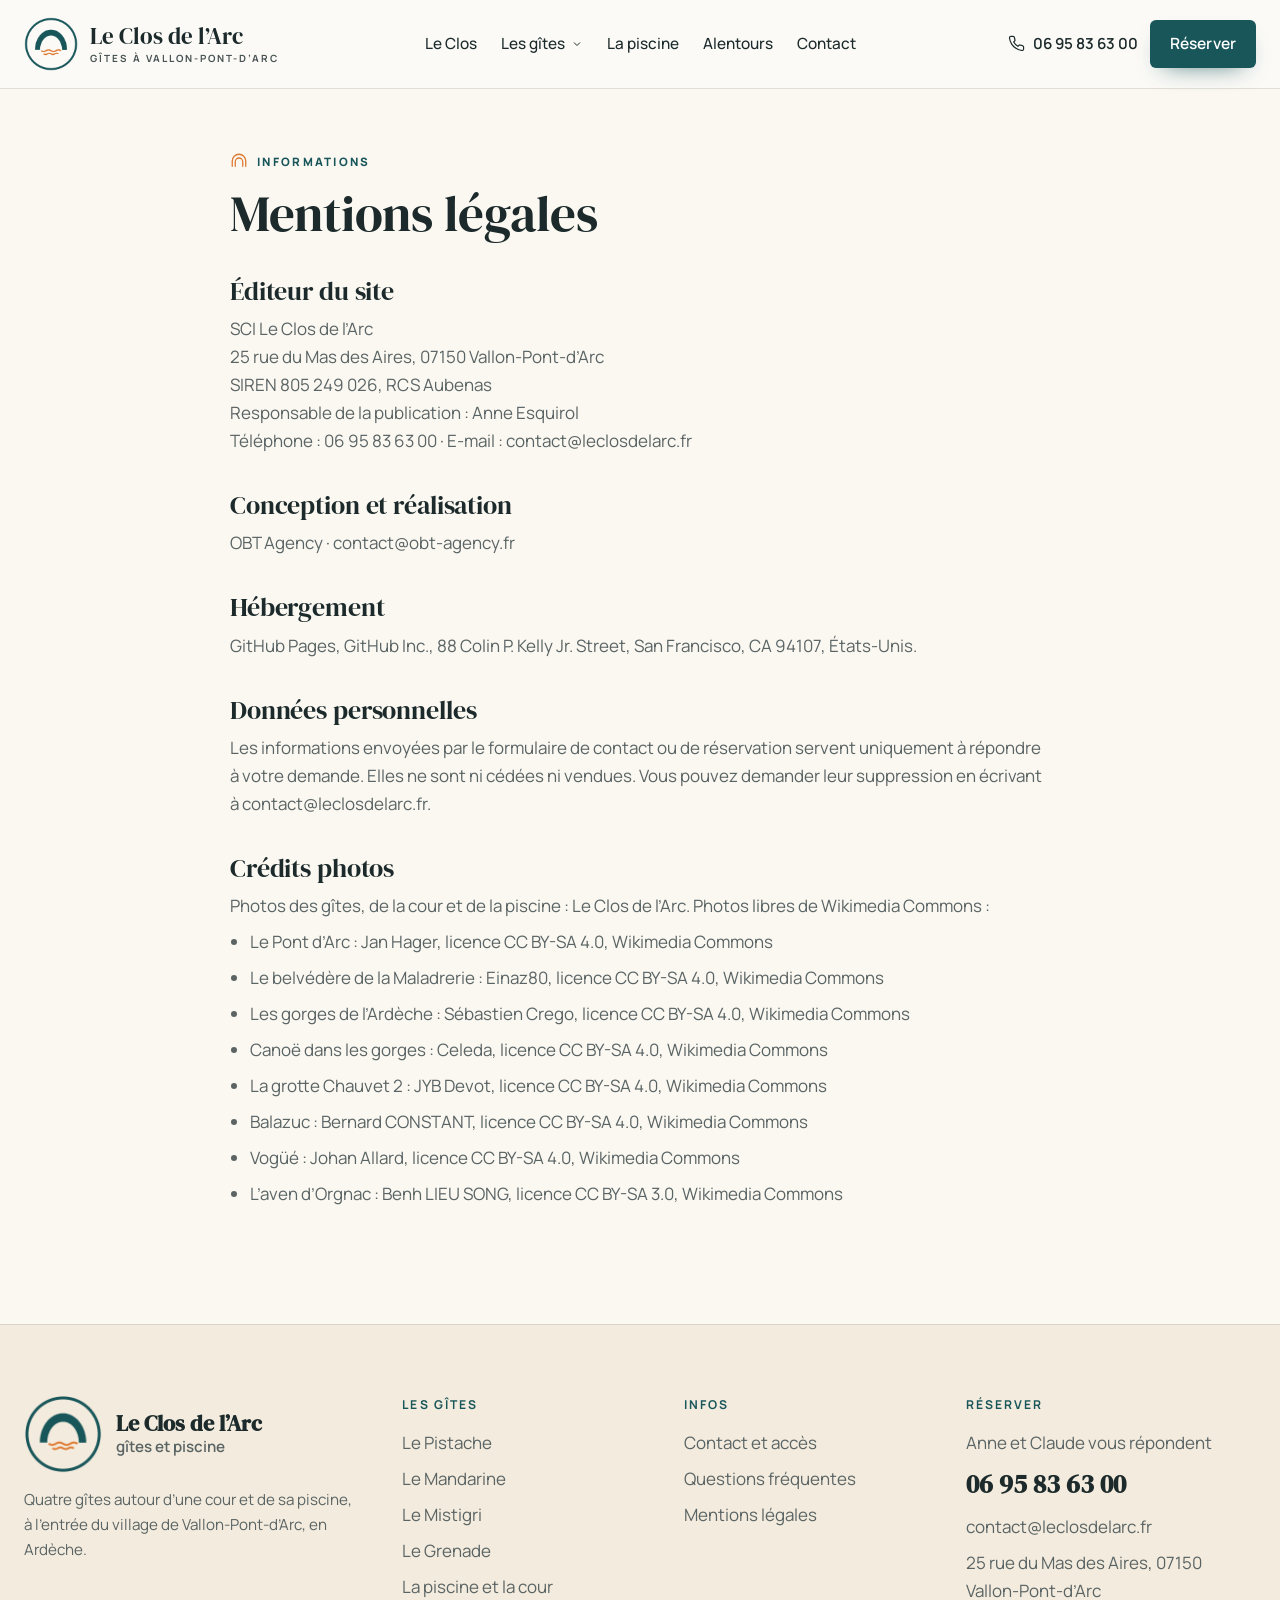
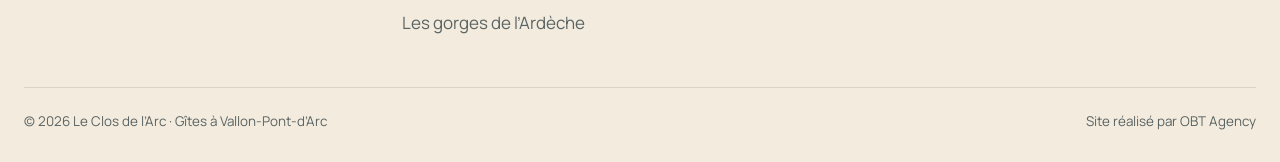
==== commit 57d593f0: "Une page par gîte avec sous-menu, accueil simplifié Co-Authored-By: Claude Opus 5.5 <noreply@anthrop" ====
--- a/mentions-legales.html
+++ b/mentions-legales.html
@@ -17,7 +17,7 @@
   <div class="conteneur barre">
     <a class="logo" href="index.html" aria-label="Le Clos de l’Arc, accueil"><span class="monogramme"><img class="blanc" src="images/logo-blanc.png" alt="" width="640" height="640"><img class="sombre" src="images/logo-couleur.png" alt="" width="640" height="640"></span><span class="nom">Le Clos de l’Arc<small>Gîtes à Vallon-Pont-d’Arc</small></span></a>
     <ul class="menu">
-      <li><a href="index.html#clos">Le Clos</a></li><li><a href="index.html#gites">Les gîtes</a></li><li><a href="index.html#tarifs">Tarifs</a></li><li><a href="index.html#piscine">La piscine</a></li><li><a href="index.html#galerie">Galerie</a></li><li><a href="index.html#activites">Alentours</a></li><li><a href="index.html#contact">Contact</a></li>
+      <li><a href="index.html#clos">Le Clos</a></li><li class="menu__gites"><a class="ouvrir" href="index.html#gites">Les gîtes <svg viewBox="0 0 24 24" fill="none" stroke="currentColor" stroke-width="2" aria-hidden="true"><path d="m6 9 6 6 6-6"/></svg></a><div class="sous-menu"><a href="gite-pistache.html"><img src="images/pistache/bandeau.jpg" alt="" loading="lazy" decoding="async"><span>Le Pistache<small>2 à 4 personnes · 40 m²</small></span></a><a href="gite-mandarine.html"><img src="images/mandarine/terrasse.jpg" alt="" loading="lazy" decoding="async"><span>Le Mandarine<small>2 à 4 personnes</small></span></a><a href="gite-mistigri.html"><img src="images/mistigri/terrasse.jpg" alt="" loading="lazy" decoding="async"><span>Le Mistigri<small>2 à 4 personnes · 72 m²</small></span></a><a href="gite-grenade.html"><img src="images/grenade/bandeau.jpg" alt="" loading="lazy" decoding="async"><span>Le Grenade<small>2 à 3 personnes · 38 m²</small></span></a><a class="tous" href="index.html#gites">Les quatre gîtes et la piscine</a></div></li><li><a href="index.html#piscine">La piscine</a></li><li><a href="index.html#activites">Alentours</a></li><li><a href="index.html#contact">Contact</a></li>
     </ul>
     <div class="actions">
       <a class="tel-entete" href="tel:+33695836300"><svg viewBox="0 0 24 24" fill="none" stroke="currentColor" stroke-width="1.7" stroke-linecap="round" stroke-linejoin="round" aria-hidden="true"><path d="M22 16.9v3a2 2 0 0 1-2.2 2 19.8 19.8 0 0 1-8.6-3.1 19.5 19.5 0 0 1-6-6A19.8 19.8 0 0 1 2.1 4.2 2 2 0 0 1 4.1 2h3a2 2 0 0 1 2 1.7c.1 1 .4 1.9.7 2.8a2 2 0 0 1-.5 2.1L8 9.9a16 16 0 0 0 6 6l1.3-1.3a2 2 0 0 1 2.1-.4c.9.3 1.8.6 2.8.7a2 2 0 0 1 1.7 2z"/></svg><span>06 95 83 63 00</span></a>
@@ -52,7 +52,7 @@
         <a class="logo-pied" href="index.html"><img src="images/logo-couleur.png" alt="Le Clos de l’Arc" width="640" height="640"><span>Le Clos de l’Arc<em>gîtes et piscine</em></span></a>
         <p>Quatre gîtes autour d’une cour et de sa piscine, à l’entrée du village de Vallon-Pont-d’Arc, en Ardèche.</p>
       </div>
-      <div><h4>Les gîtes</h4><ul><li><a href="index.html#gites">Pistache, Mandarine, Mistigri et Grenade</a></li><li><a href="index.html#tarifs">Les tarifs 2026</a></li><li><a href="index.html#piscine">La piscine et la cour</a></li><li><a href="index.html#activites">Les gorges de l’Ardèche</a></li></ul></div>
+      <div><h4>Les gîtes</h4><ul><li><a href="gite-pistache.html">Le Pistache</a></li><li><a href="gite-mandarine.html">Le Mandarine</a></li><li><a href="gite-mistigri.html">Le Mistigri</a></li><li><a href="gite-grenade.html">Le Grenade</a></li><li><a href="index.html#piscine">La piscine et la cour</a></li><li><a href="index.html#activites">Les gorges de l’Ardèche</a></li></ul></div>
       <div><h4>Infos</h4><ul><li><a href="index.html#contact">Contact et accès</a></li><li><a href="index.html#questions">Questions fréquentes</a></li><li><a href="mentions-legales.html">Mentions légales</a></li></ul></div>
       <div><h4>Réserver</h4><ul><li>Anne et Claude vous répondent<a class="tel-pied" href="tel:+33695836300">06 95 83 63 00</a></li><li><a href="mailto:contact@leclosdelarc.fr">contact@leclosdelarc.fr</a></li><li>25 rue du Mas des Aires, 07150 Vallon-Pont-d’Arc</li></ul></div>
     </div>
--- a/css/style.css
+++ b/css/style.css
@@ -656,3 +656,23 @@
 @media (max-width:600px){.gites{grid-template-columns:1fr}.gite img{aspect-ratio:4/3}.notes-grille .note strong{font-size:2rem}.tableau{padding:18px 14px 8px}}
 @media (max-width:1100px){.logo .nom{font-size:1.15rem}}
 @media (max-width:600px){.logo .nom{font-size:1rem}.logo .nom small{display:none}}
+
+/* Pages des gîtes (comme aux Chabriers) */
+.sous-menu a[aria-current="page"]{background:var(--glacier)}
+.sous-menu span{display:block;font-weight:600}
+.page-gite .bandeau h1{color:#fff}
+.page-gite .surtitre{color:var(--c)}
+.page-gite .encart{border-top:5px solid var(--c)}
+.page-gite .encart .ligne strong{color:var(--encre)}
+.note-airbnb{margin-top:26px;color:var(--doux);font-size:.95rem}
+.note-airbnb strong{font-family:var(--titre);font-weight:400;font-size:1.5rem;color:var(--c)}
+.note-airbnb a{text-decoration:underline;text-underline-offset:3px}
+.galerie-gite{display:grid;grid-template-columns:repeat(3,1fr);gap:12px}
+.galerie-gite button{display:block;padding:0;border-radius:var(--r);overflow:hidden;aspect-ratio:4/3}
+.galerie-gite img{width:100%;height:100%;object-fit:cover;transition:transform .7s}
+.galerie-gite button:hover img{transform:scale(1.05)}
+.tableau-gite{max-width:760px}
+.tableau-gite table{min-width:0}
+.tableau.tableau-gite thead th:nth-child(n){color:var(--c)}
+.gites.trois{grid-template-columns:repeat(3,1fr)}
+@media (max-width:900px){.fiche{grid-template-columns:1fr}.encart{position:static}.galerie-gite{grid-template-columns:repeat(2,1fr)}.gites.trois{grid-template-columns:1fr}}
